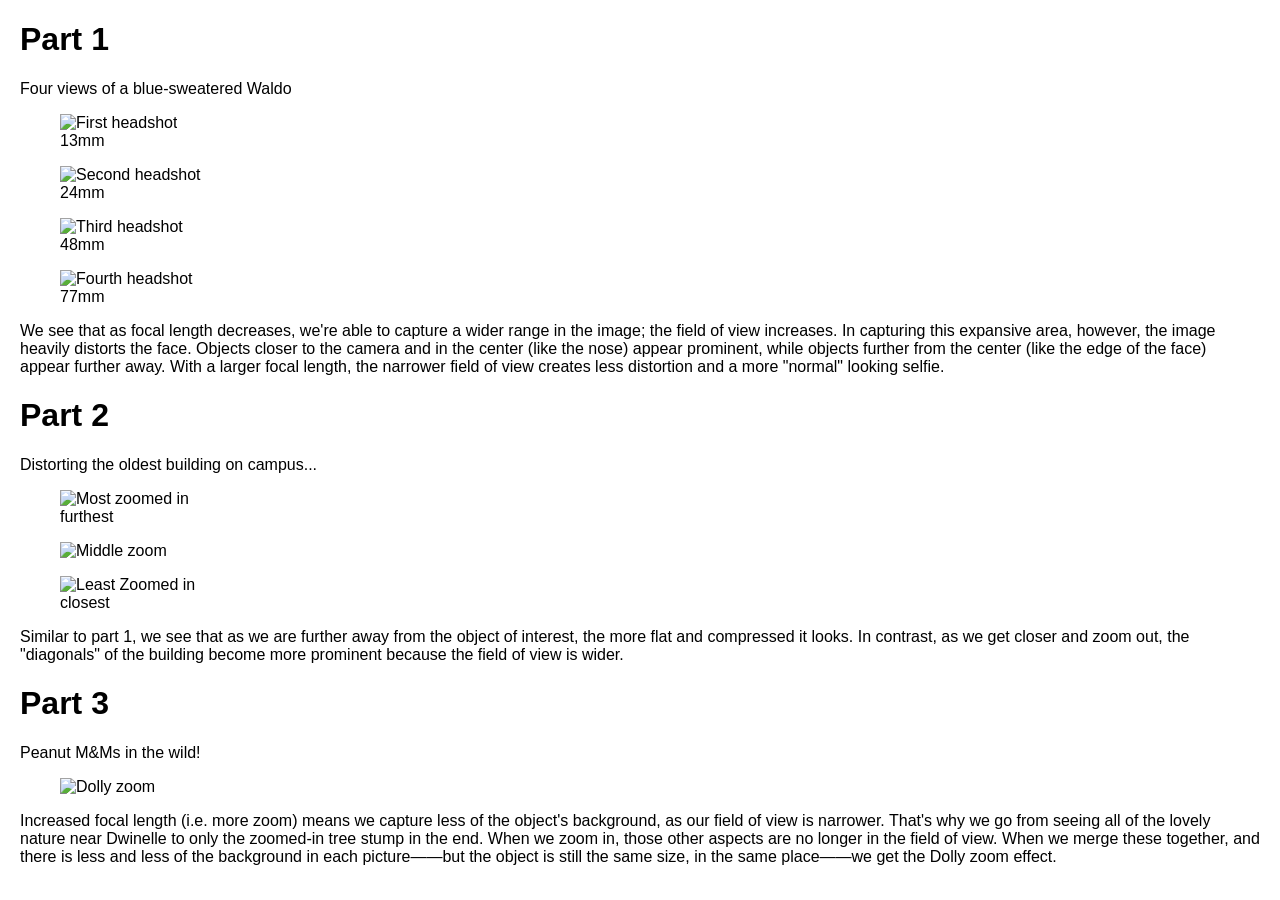
==== 0/index.html @ 08835257 "adding all images + text to website" ====
<!DOCTYPE html>
<html>
<head>
    <title>Project 0</title>
    <style>
        body {
            font-family: Arial, sans-serif;
            margin: 20px;
        }
    </style>
</head>
<body>
    <h1>Part 1</h1>
    <p>Four views of a blue-sweatered Waldo</p>
    <figure>
        <img src="images/part1/13mm.png" alt="First headshot" width="300px">
        <figcaption>13mm</figcaption>
    </figure>
    <figure>
        <img src="images/part1/24mm.png" alt="Second headshot" width="300px">
        <figcaption>24mm</figcaption>
    </figure>
    <figure>
        <img src="images/part1/48mm.png" alt="Third headshot" width="300px">
        <figcaption>48mm</figcaption>
    </figure>
    <figure>
        <img src="images/part1/77mm.png" alt="Fourth headshot" width="300px">
        <figcaption>77mm</figcaption>
    </figure>
    <p>We see that as focal length decreases, we're able to capture a wider range in the image; the field of view increases. In capturing this expansive area, however, the image heavily distorts the face. Objects closer to the camera and in the center (like the nose) appear prominent, while objects further from the center (like the edge of the face) appear further away. With a larger focal length, the narrower field of view creates less distortion and a more "normal" looking selfie.</p>
    <h1>Part 2</h1>
    <p>Distorting the oldest building on campus...</p>
    <figure>
        <img src="images/part2/building1.png" alt="Most zoomed in" width="300px">
        <figcaption>furthest</figcaption>
    </figure>
    <figure>
        <img src="images/part2/building2.png" alt="Middle zoom" width="300px">
    </figure>
    <figure>
        <img src="images/part2/building3.png" alt="Least Zoomed in" width="300px">
        <figcaption>closest</figcaption>
    </figure>
    <p>Similar to part 1, we see that as we are further away from the object of interest, the more flat and compressed it looks. In contrast, as we get closer and zoom out, the "diagonals" of the building become more prominent because the field of view is wider.</p>
    <h1>Part 3</h1>
    <p>Peanut M&Ms in the wild!</p>
    <figure>
        <img src="images/part3/frames.gif" alt="Dolly zoom" width="400px">
    </figure>
    <p>Increased focal length (i.e. more zoom) means we capture less of the object's background, as our field of view is narrower. That's why we go from seeing all of the lovely nature near Dwinelle to only the zoomed-in tree stump in the end. When we zoom in, those other aspects are no longer in the field of view. When we merge these together, and there is less and less of the background in each picture——but the object is still the same size, in the same place——we get the Dolly zoom effect.</p>

</body>
</html>
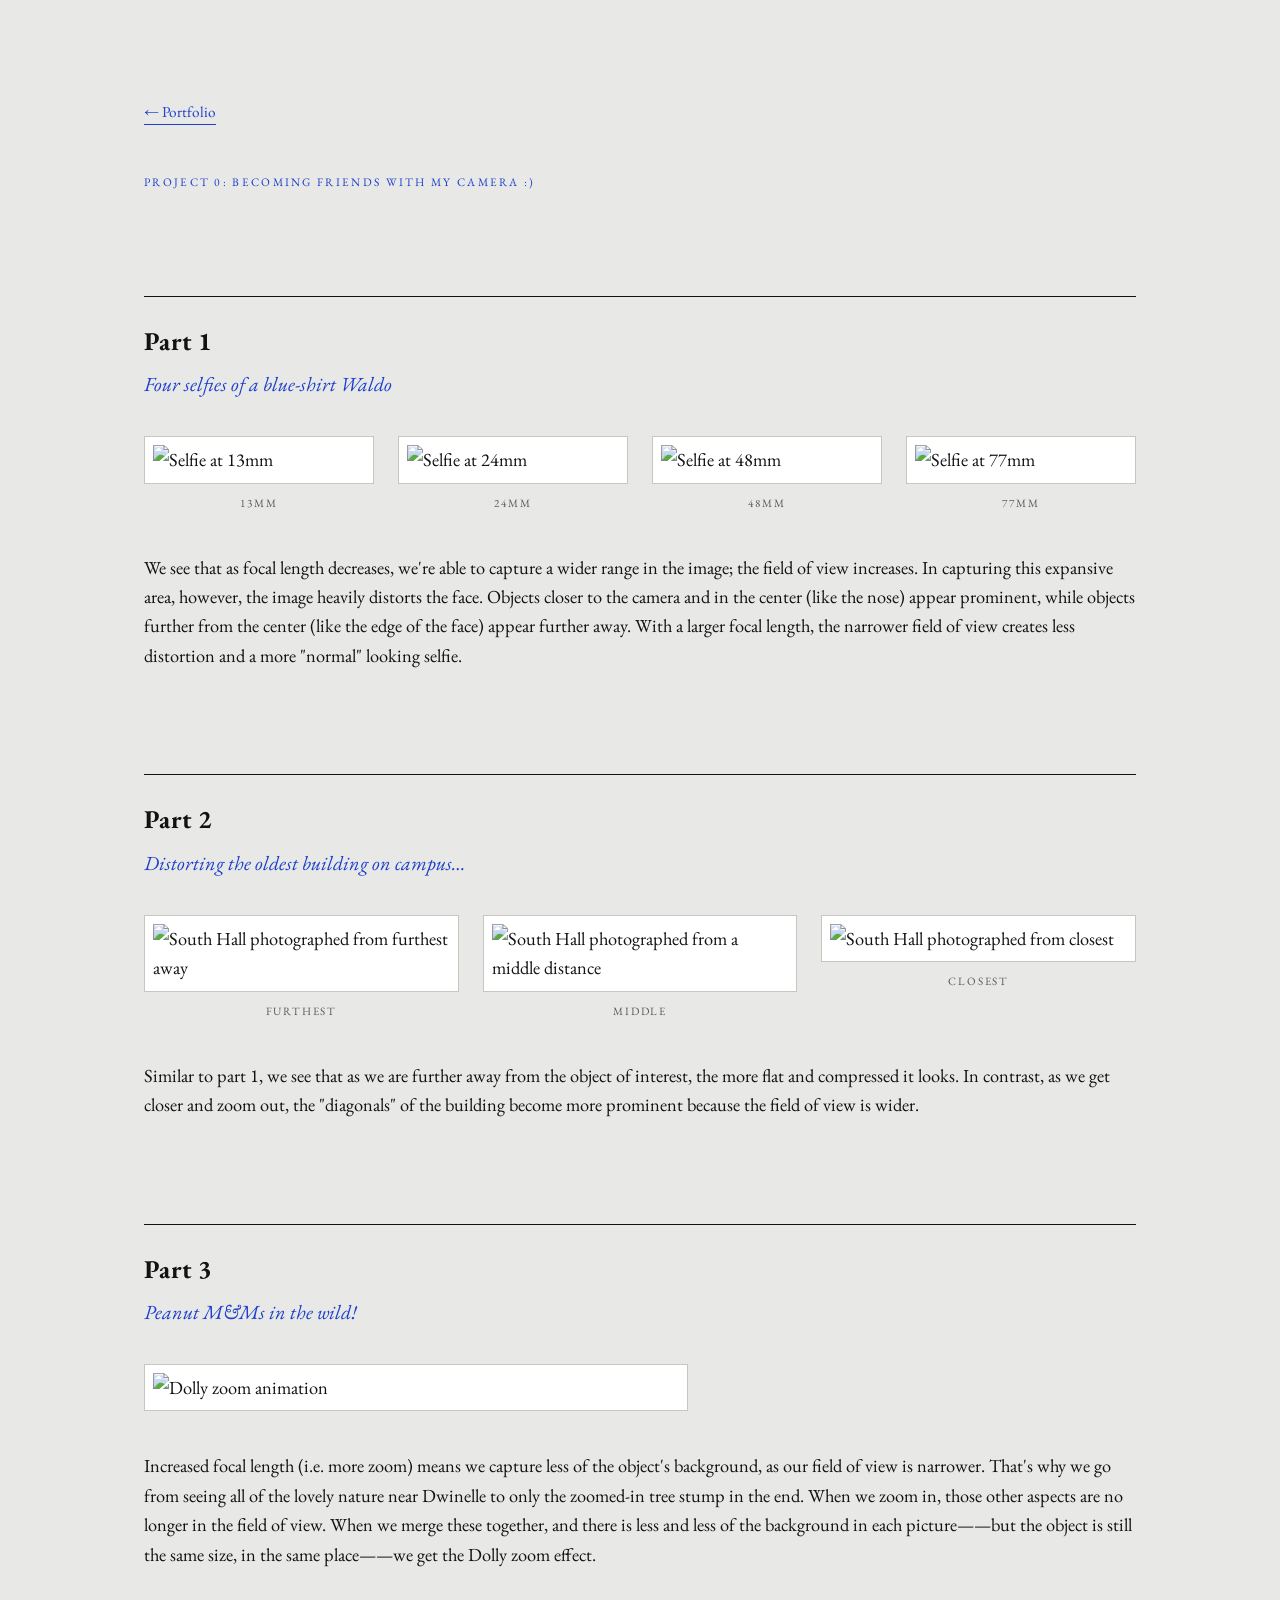
==== commit 374b36f0: "[ai-assisted] website styling :)" ====
--- a/0/index.html
+++ b/0/index.html
@@ -1,54 +1,70 @@
 <!DOCTYPE html>
-<html>
+<html lang="en">
 <head>
+    <meta charset="utf-8">
+    <meta name="viewport" content="width=device-width, initial-scale=1">
     <title>Project 0</title>
-    <style>
-        body {
-            font-family: Arial, sans-serif;
-            margin: 20px;
-        }
-    </style>
+    <link href="https://fonts.googleapis.com/css2?family=EB+Garamond:ital,wght@0,400;0,700;1,400&display=swap" rel="stylesheet">
+    <link rel="stylesheet" href="../style.css">
 </head>
 <body>
-    <h1>Part 1</h1>
-    <p>Four views of a blue-sweatered Waldo</p>
-    <figure>
-        <img src="images/part1/13mm.png" alt="First headshot" width="300px">
-        <figcaption>13mm</figcaption>
-    </figure>
-    <figure>
-        <img src="images/part1/24mm.png" alt="Second headshot" width="300px">
-        <figcaption>24mm</figcaption>
-    </figure>
-    <figure>
-        <img src="images/part1/48mm.png" alt="Third headshot" width="300px">
-        <figcaption>48mm</figcaption>
-    </figure>
-    <figure>
-        <img src="images/part1/77mm.png" alt="Fourth headshot" width="300px">
-        <figcaption>77mm</figcaption>
-    </figure>
-    <p>We see that as focal length decreases, we're able to capture a wider range in the image; the field of view increases. In capturing this expansive area, however, the image heavily distorts the face. Objects closer to the camera and in the center (like the nose) appear prominent, while objects further from the center (like the edge of the face) appear further away. With a larger focal length, the narrower field of view creates less distortion and a more "normal" looking selfie.</p>
-    <h1>Part 2</h1>
-    <p>Distorting the oldest building on campus...</p>
-    <figure>
-        <img src="images/part2/building1.png" alt="Most zoomed in" width="300px">
-        <figcaption>furthest</figcaption>
-    </figure>
-    <figure>
-        <img src="images/part2/building2.png" alt="Middle zoom" width="300px">
-    </figure>
-    <figure>
-        <img src="images/part2/building3.png" alt="Least Zoomed in" width="300px">
-        <figcaption>closest</figcaption>
-    </figure>
-    <p>Similar to part 1, we see that as we are further away from the object of interest, the more flat and compressed it looks. In contrast, as we get closer and zoom out, the "diagonals" of the building become more prominent because the field of view is wider.</p>
-    <h1>Part 3</h1>
-    <p>Peanut M&Ms in the wild!</p>
-    <figure>
-        <img src="images/part3/frames.gif" alt="Dolly zoom" width="400px">
-    </figure>
-    <p>Increased focal length (i.e. more zoom) means we capture less of the object's background, as our field of view is narrower. That's why we go from seeing all of the lovely nature near Dwinelle to only the zoomed-in tree stump in the end. When we zoom in, those other aspects are no longer in the field of view. When we merge these together, and there is less and less of the background in each picture——but the object is still the same size, in the same place——we get the Dolly zoom effect.</p>
+<main>
+    <a class="back" href="../index.html">&larr; Portfolio</a>
+    <p class="label">Project 0: Becoming Friends with My Camera :&rpar;</p>
+    <section>
+        <h2>Part 1</h2>
+        <p class="quip">Four selfies of a blue-shirt Waldo</p>
+        <div class="row">
+            <figure>
+                <img src="images/part1/13mm.png" alt="Selfie at 13mm">
+                <figcaption>13mm</figcaption>
+            </figure>
+            <figure>
+                <img src="images/part1/24mm.png" alt="Selfie at 24mm">
+                <figcaption>24mm</figcaption>
+            </figure>
+            <figure>
+                <img src="images/part1/48mm.png" alt="Selfie at 48mm">
+                <figcaption>48mm</figcaption>
+            </figure>
+            <figure>
+                <img src="images/part1/77mm.png" alt="Selfie at 77mm">
+                <figcaption>77mm</figcaption>
+            </figure>
+        </div>
+        <p>We see that as focal length decreases, we're able to capture a wider range in the image; the field of view increases. In capturing this expansive area, however, the image heavily distorts the face. Objects closer to the camera and in the center (like the nose) appear prominent, while objects further from the center (like the edge of the face) appear further away. With a larger focal length, the narrower field of view creates less distortion and a more "normal" looking selfie.</p>
+    </section>
 
+    <section>
+        <h2>Part 2</h2>
+        <p class="quip">Distorting the oldest building on campus&hellip;</p>
+        <div class="row">
+            <figure>
+                <img src="images/part2/building1.png" alt="South Hall photographed from furthest away">
+                <figcaption>furthest</figcaption>
+            </figure>
+            <figure>
+                <img src="images/part2/building2.png" alt="South Hall photographed from a middle distance">
+                <figcaption>middle</figcaption>
+            </figure>
+            <figure>
+                <img src="images/part2/building3.png" alt="South Hall photographed from closest">
+                <figcaption>closest</figcaption>
+            </figure>
+        </div>
+        <p>Similar to part 1, we see that as we are further away from the object of interest, the more flat and compressed it looks. In contrast, as we get closer and zoom out, the "diagonals" of the building become more prominent because the field of view is wider.</p>
+    </section>
+
+    <section>
+        <h2>Part 3</h2>
+        <p class="quip">Peanut M&amp;Ms in the wild!</p>
+        <div class="row">
+            <figure class="wide">
+                <img src="images/part3/frames.gif" alt="Dolly zoom animation">
+            </figure>
+        </div>
+        <p>Increased focal length (i.e. more zoom) means we capture less of the object's background, as our field of view is narrower. That's why we go from seeing all of the lovely nature near Dwinelle to only the zoomed-in tree stump in the end. When we zoom in, those other aspects are no longer in the field of view. When we merge these together, and there is less and less of the background in each picture&mdash;&mdash;but the object is still the same size, in the same place&mdash;&mdash;we get the Dolly zoom effect.</p>
+    </section>
+</main>
 </body>
 </html>
--- a/style.css
+++ b/style.css
@@ -0,0 +1,129 @@
+:root {
+  --bg:   #e8e8e6;
+  --ink:  #121212;
+  --blue: #1c3fcc;
+  --line: #c7c7c2;
+}
+
+* { box-sizing: border-box; }
+
+body {
+  margin: 0;
+  padding: clamp(2.5rem, 8vw, 6rem) clamp(1.25rem, 6vw, 3.5rem);
+  background: var(--bg);
+  color: var(--ink);
+  font: 400 1.15rem/1.6 "EB Garamond", Garamond, "Adobe Garamond Pro", Baskerville, Georgia, serif;
+}
+
+main { max-width: 62rem; margin: 0 auto; }
+
+/* --- masthead --- */
+
+.label {
+  text-transform: uppercase;
+  letter-spacing: .2em;
+  font-size: .72rem;
+  color: var(--blue);
+  margin: 0 0 1.25rem;
+}
+
+h1 {
+  font-weight: 400;
+  font-size: clamp(2.75rem, 8vw, 5rem);
+  line-height: 1.02;
+  letter-spacing: -.02em;
+  margin: 0 0 1.5rem;
+}
+
+.lede { font-size: 1.35rem; font-style: italic; margin: 0; }
+
+/* --- sections --- */
+
+section {
+  margin-top: clamp(3.5rem, 9vw, 6.5rem);
+  padding-top: 1.5rem;
+  border-top: 1px solid var(--ink);
+}
+
+h2 {
+  font-weight: 700;
+  font-size: 1.6rem;
+  letter-spacing: .01em;
+  margin: 0 0 .4rem;
+}
+
+/* the aside before each part */
+.quip {
+  font-style: italic;
+  font-size: 1.25rem;
+  color: var(--blue);
+  margin: 0 0 2.25rem;
+}
+
+/* --- image rows --- */
+
+.row {
+  display: flex;
+  flex-wrap: wrap;
+  align-items: flex-start;
+  gap: 1.5rem;
+  margin-bottom: 2.5rem;
+}
+
+figure { flex: 1 1 14rem; max-width: 20rem; margin: 0; }
+figure.wide { flex-basis: 28rem; max-width: 34rem; }
+
+img {
+  display: block;
+  width: 100%;
+  height: auto;
+  background: #fff;
+  padding: .5rem;
+  border: 1px solid var(--line);
+}
+
+figcaption {
+  text-align: center;
+  margin-top: .7rem;
+  text-transform: uppercase;
+  letter-spacing: .16em;
+  font-size: .7rem;
+  color: #5a5a56;
+}
+
+/* --- links --- */
+
+a {
+  color: var(--blue);
+  text-decoration: none;
+  border-bottom: 1px solid currentColor;
+}
+
+a:hover { background: var(--blue); color: #fff; border-color: transparent; }
+
+.back { display: inline-block; margin-bottom: 3rem; font-size: .95rem; }
+
+/* --- home page index --- */
+
+.index { list-style: none; padding: 0; margin: 3.5rem 0 0; }
+
+.index li { border-top: 1px solid var(--ink); }
+
+.index a {
+  display: flex;
+  flex-wrap: wrap;
+  gap: .5rem 1.5rem;
+  align-items: baseline;
+  padding: 1.25rem 0;
+  border: 0;
+  font-size: 1.9rem;
+}
+
+.index a span {
+  font-style: italic;
+  font-size: 1.05rem;
+  color: #5a5a56;
+}
+
+.index a:hover { background: none; color: var(--blue); }
+.index a:hover span { color: var(--blue); }
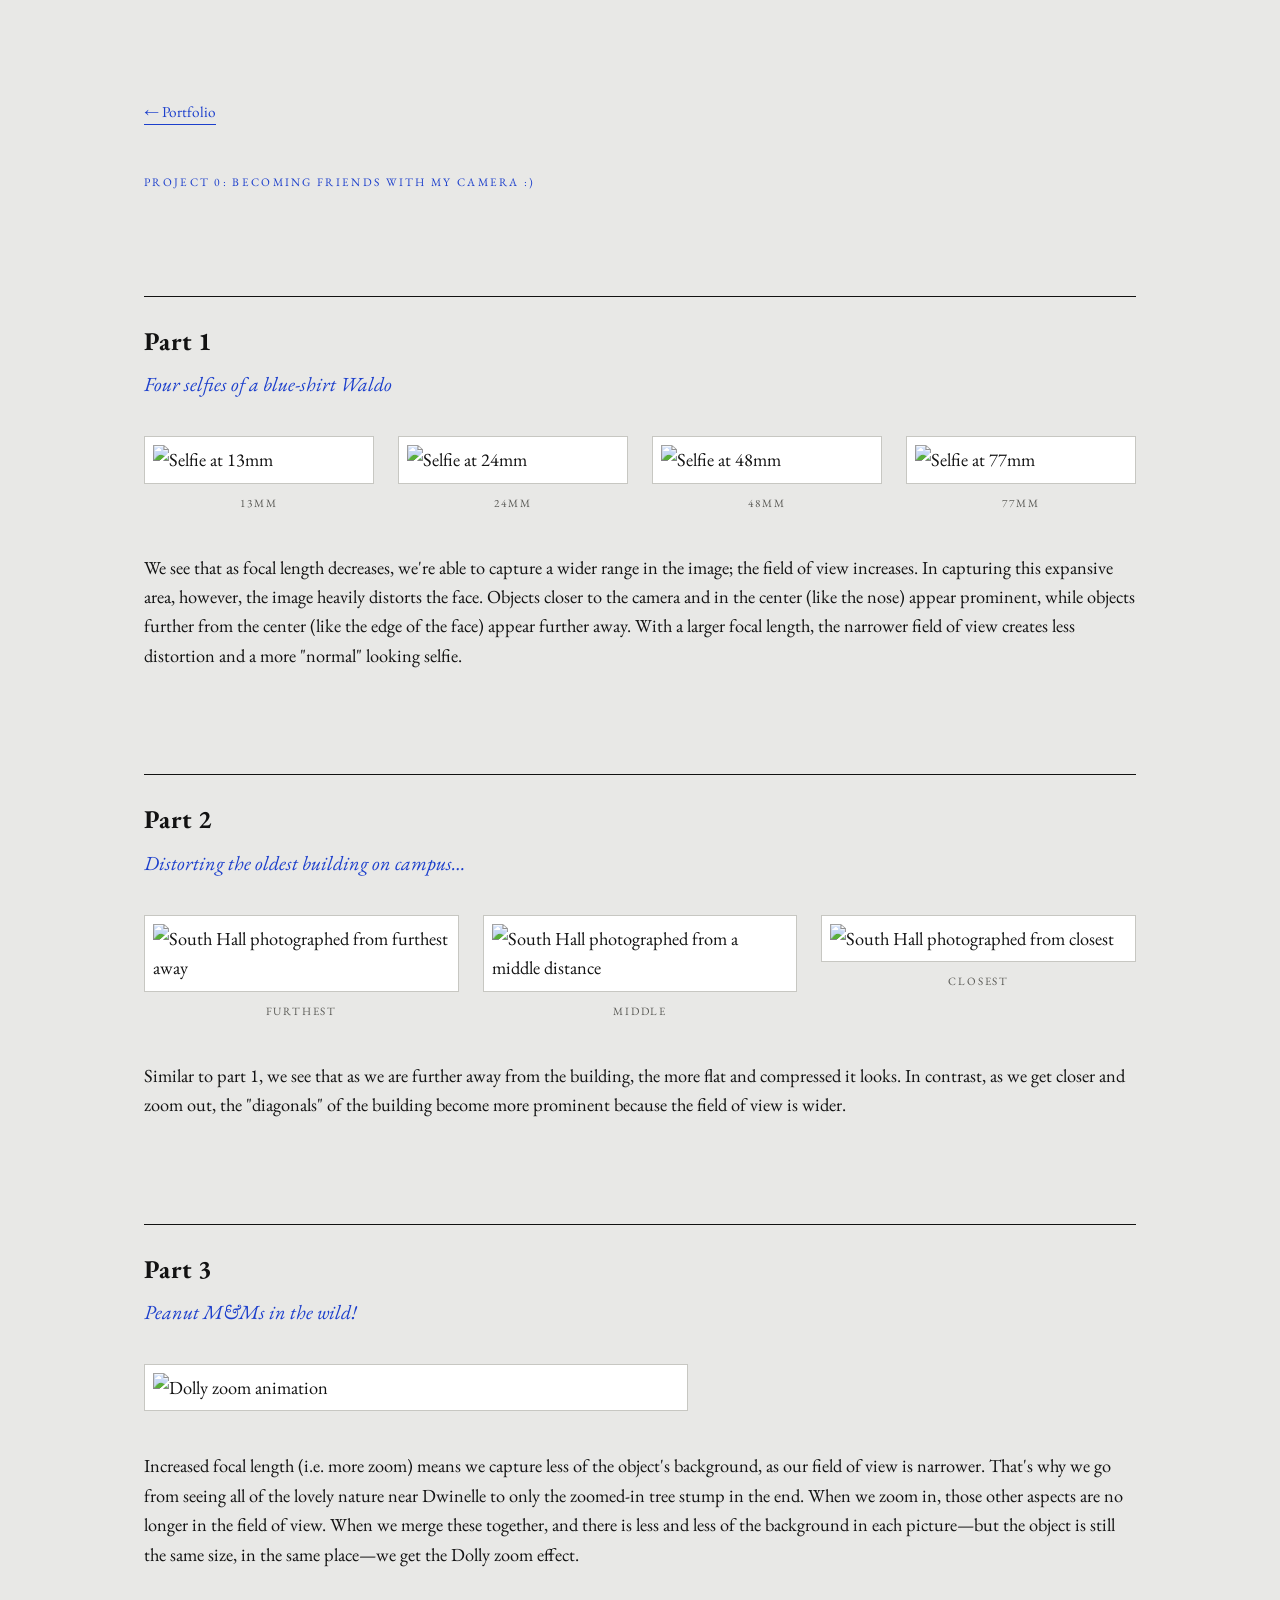
==== commit 7fda7457: "correcting typos" ====
--- a/0/index.html
+++ b/0/index.html
@@ -52,7 +52,7 @@
                 <figcaption>closest</figcaption>
             </figure>
         </div>
-        <p>Similar to part 1, we see that as we are further away from the object of interest, the more flat and compressed it looks. In contrast, as we get closer and zoom out, the "diagonals" of the building become more prominent because the field of view is wider.</p>
+        <p>Similar to part 1, we see that as we are further away from the building, the more flat and compressed it looks. In contrast, as we get closer and zoom out, the "diagonals" of the building become more prominent because the field of view is wider.</p>
     </section>
 
     <section>
@@ -63,7 +63,7 @@
                 <img src="images/part3/frames.gif" alt="Dolly zoom animation">
             </figure>
         </div>
-        <p>Increased focal length (i.e. more zoom) means we capture less of the object's background, as our field of view is narrower. That's why we go from seeing all of the lovely nature near Dwinelle to only the zoomed-in tree stump in the end. When we zoom in, those other aspects are no longer in the field of view. When we merge these together, and there is less and less of the background in each picture&mdash;&mdash;but the object is still the same size, in the same place&mdash;&mdash;we get the Dolly zoom effect.</p>
+        <p>Increased focal length (i.e. more zoom) means we capture less of the object's background, as our field of view is narrower. That's why we go from seeing all of the lovely nature near Dwinelle to only the zoomed-in tree stump in the end. When we zoom in, those other aspects are no longer in the field of view. When we merge these together, and there is less and less of the background in each picture&mdash;but the object is still the same size, in the same place&mdash;we get the Dolly zoom effect.</p>
     </section>
 </main>
 </body>
